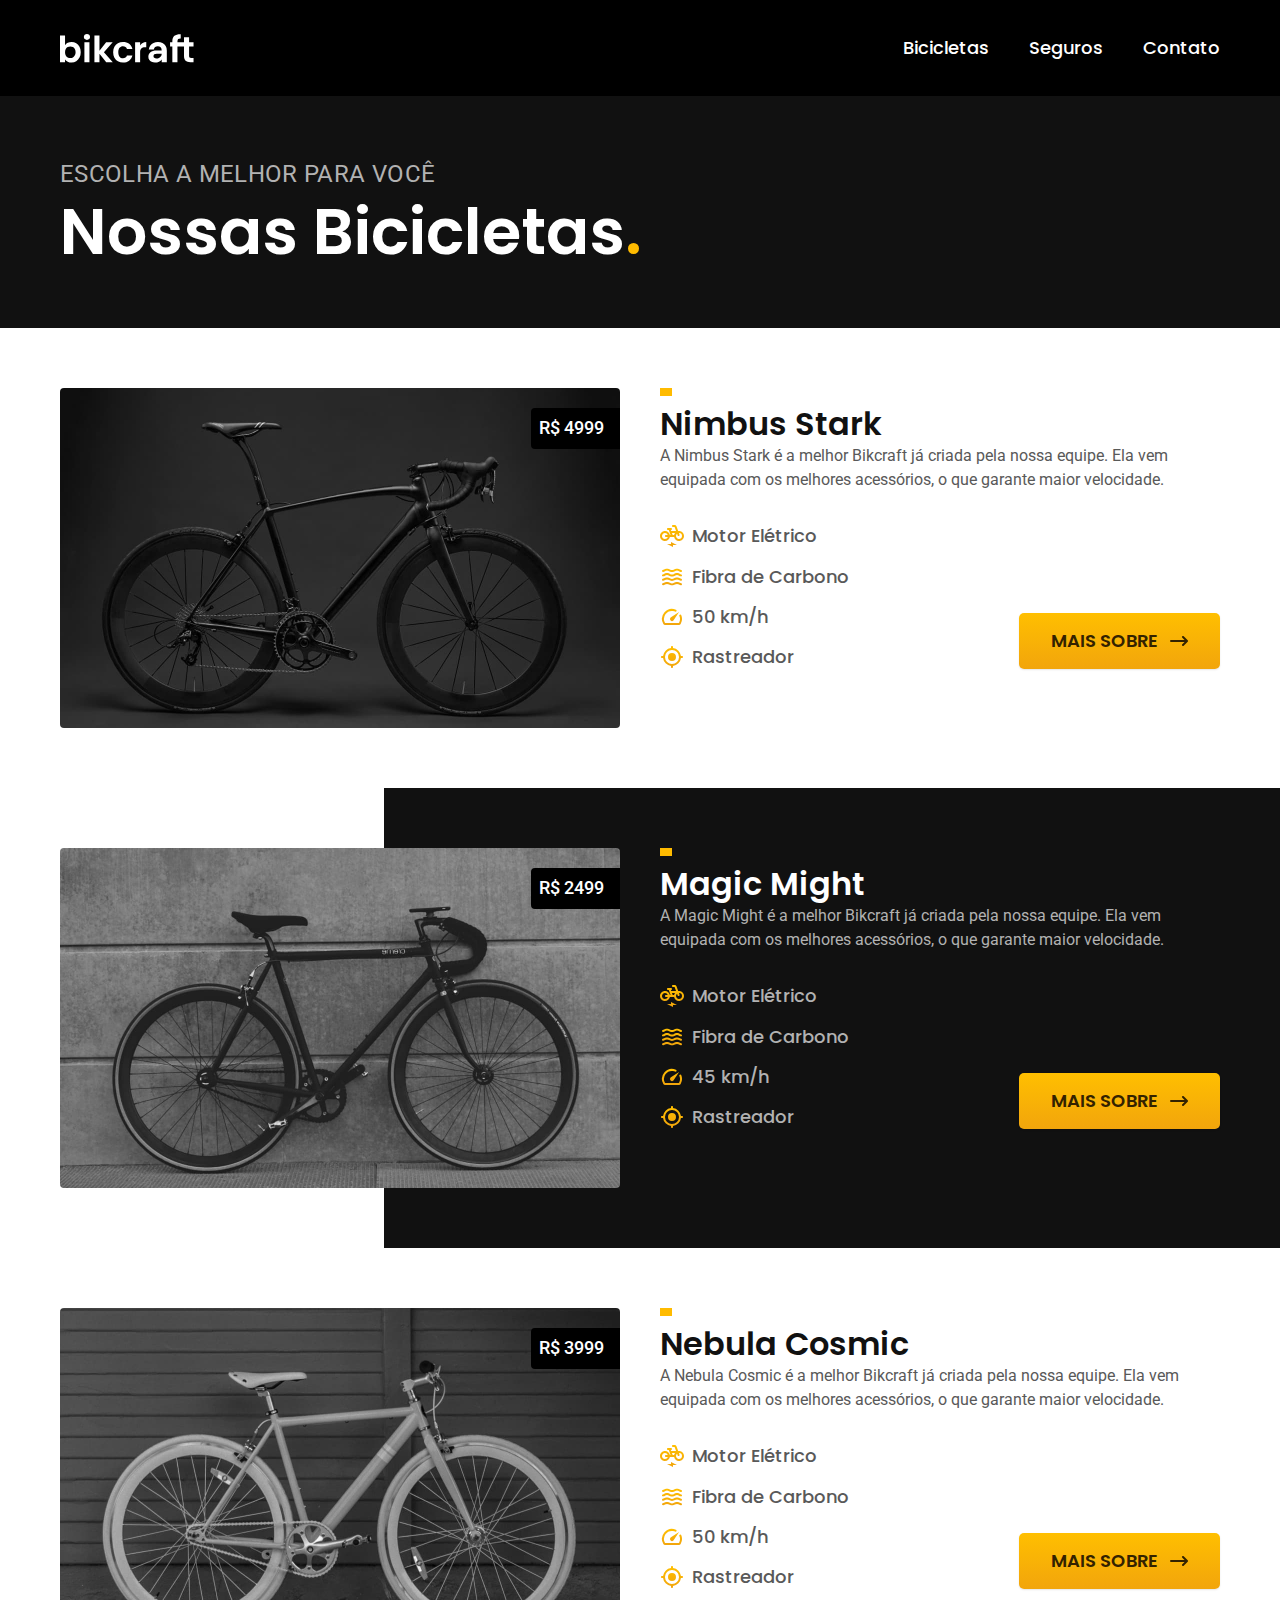
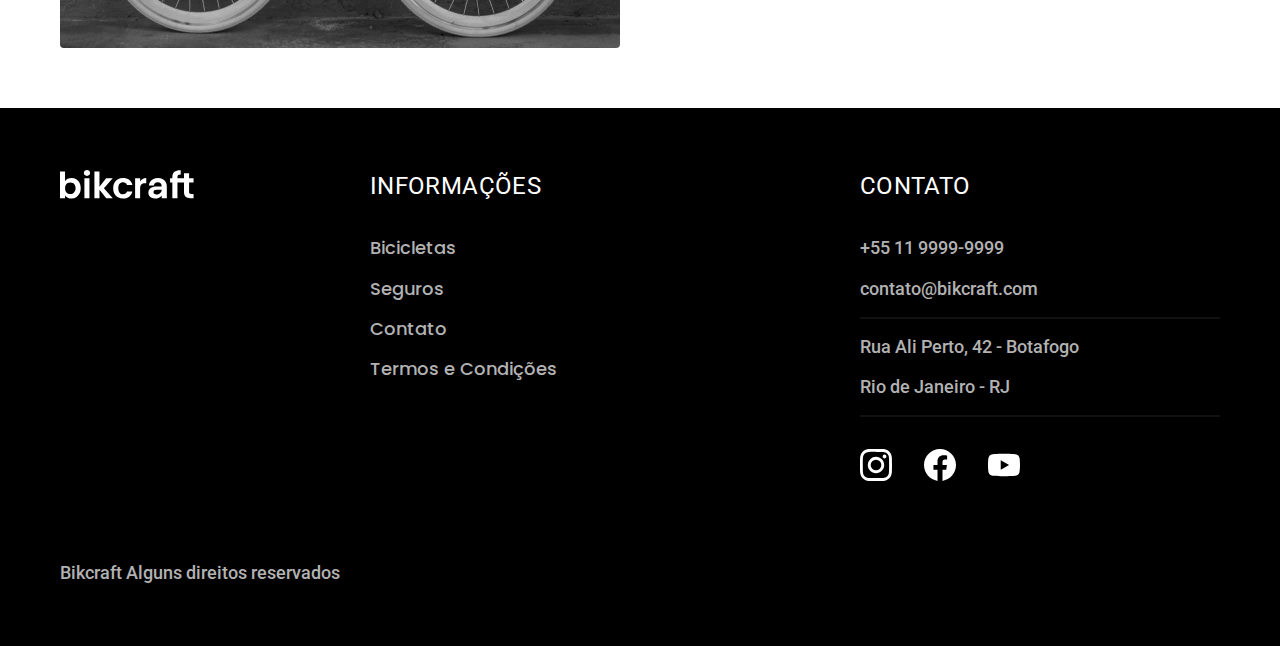
==== bicicletas.html @ a233a1db "Criação landing page bicicletas e folhas de estilo biciclcetas e bicicletas-lista" ====
<!DOCTYPE html>
<html lang="pt-br">
  <head>
    <meta charset="UTF-8" />
    <meta http-equiv="X-UA-Compatible" content="IE=edge" />
    <meta name="viewport" content="width=device-width, initial-scale=1.0" />
    <meta name="description" content="Bicicletas" />
    <link rel="preconnect" href="https://fonts.googleapis.com" />
    <link rel="preconnect" href="https://fonts.gstatic.com" crossorigin />

    <link
      href="https://fonts.googleapis.com/css2?family=Merriweather:ital,wght@1,900&family=Poppins:wght@400;600&family=Roboto:wght@400;500&display=swap"
      rel="stylesheet"
    />
    <link rel="stylesheet" href="./css/style.css" />

    <title>Bicicletas | Bikcraft</title>
  </head>

  <body id="bicicletas">
    <header class="header-bg">
      <div class="header container">
        <a href="./">
          <img src="./img/bikcraft.svg" alt="Bikcraft" />
        </a>
        <nav aria-label="primaria">
          <ul class="header-menu font-1-m cor-0">
            <li><a href="./bicicletas.html">Bicicletas</a></li>
            <li><a href="./seguros.html">Seguros</a></li>
            <li><a href="./contato.html">Contato</a></li>
          </ul>
        </nav>
      </div>
    </header>

    <main>
      <div class="titulo-bg">
        <div class="titulo container">
          <p class="font-2-l-b cor-5">Escolha a melhor para você</p>
          <h1 class="font-1-xxl cor-0">
            Nossas Bicicletas<span class="cor-p1">.</span>
          </h1>
        </div>
      </div>

      <div class="bicicletas container">
        <div class="bicicletas-imagem">
          <img src="./img/bicicletas/nimbus.jpg" alt=" Bicicleta preta" />
          <span class="font-2-m cor-0">R$ 4999</span>
        </div>
        <div class="bicicletas-conteudo">
          <h2 class="font-1-xl">Nimbus Stark</h2>
          <p class="font-2-s cor-8">
            A Nimbus Stark é a melhor Bikcraft já criada pela nossa equipe. Ela
            vem equipada com os melhores acessórios, o que garante maior
            velocidade.
          </p>
          <ul class="font-1-m cor-8">
            <li>
              <img src="./img/icones/eletrica.svg" alt="" />
              Motor Elétrico
            </li>
            <li>
              <img src="./img/icones/carbono.svg" alt="" />
              Fibra de Carbono
            </li>
            <li>
              <img src="./img/icones/velocidade.svg" alt="" />
              50 km/h
            </li>
            <li>
              <img src="./img/icones/rastreador.svg" alt="" />
              Rastreador
            </li>
          </ul>
          <a href="./bicicletas/nimbus.html" class="botao seta">Mais Sobre</a>
        </div>
      </div>

      <div class="bicicletas-bg">
        <div class="bicicletas container">
          <div class="bicicletas-imagem">
            <img src="./img/bicicletas/magic.jpg" alt=" Bicicleta preta" />
            <span class="font-2-m cor-0">R$ 2499</span>
          </div>
          <div class="bicicletas-conteudo">
            <h2 class="font-1-xl cor-0">Magic Might</h2>
            <p class="font-2-s cor-5">
              A Magic Might é a melhor Bikcraft já criada pela nossa equipe. Ela
              vem equipada com os melhores acessórios, o que garante maior
              velocidade.
            </p>
            <ul class="font-1-m cor-5">
              <li>
                <img src="./img/icones/eletrica.svg" alt="" />
                Motor Elétrico
              </li>
              <li>
                <img src="./img/icones/carbono.svg" alt="" />
                Fibra de Carbono
              </li>
              <li>
                <img src="./img/icones/velocidade.svg" alt="" />
                45 km/h
              </li>
              <li>
                <img src="./img/icones/rastreador.svg" alt="" />
                Rastreador
              </li>
            </ul>
            <a class="botao seta" href="./bicicletas/magic.html">Mais Sobre</a>
          </div>
        </div>
      </div>

      <div class="bicicletas container">
        <div class="bicicletas-imagem">
          <img src="./img/bicicletas/nebula.jpg" alt=" Bicicleta preta" />
          <span class="font-2-m cor-0">R$ 3999</span>
        </div>
        <div class="bicicletas-conteudo">
          <h2 class="font-1-xl">Nebula Cosmic</h2>
          <p class="font-2-s cor-8">
            A Nebula Cosmic é a melhor Bikcraft já criada pela nossa equipe. Ela
            vem equipada com os melhores acessórios, o que garante maior
            velocidade.
          </p>
          <ul class="font-1-m cor-8">
            <li>
              <img src="./img/icones/eletrica.svg" alt="" />
              Motor Elétrico
            </li>
            <li>
              <img src="./img/icones/carbono.svg" alt="" />
              Fibra de Carbono
            </li>
            <li>
              <img src="./img/icones/velocidade.svg" alt="" />
              50 km/h
            </li>
            <li>
              <img src="./img/icones/rastreador.svg" alt="" />
              Rastreador
            </li>
          </ul>
          <a class="botao seta" href="./bicicletas/nebula.html">Mais Sobre</a>
        </div>
      </div>
    </main>

    <footer class="footer-bg">
      <div class="footer container">
        <img src="./img/bikcraft.svg" alt="bikcraft" />
        <div class="footer-informacoes">
          <h3 class="font-2-l-b cor-0">Informações</h3>
          <nav>
            <ul class="font-1-m cor-5">
              <li><a href="./bicicletas.html">Bicicletas</a></li>
              <li><a href="./seguros.html">Seguros</a></li>
              <li><a href="./contato.html">Contato</a></li>
              <li><a href="./termos.html">Termos e Condições</a></li>
            </ul>
          </nav>
        </div>
        <div class="footer-contato">
          <h3 class="font-2-l-b cor-0">Contato</h3>
          <ul class="font-2-m cor-5">
            <li><a href="tel:+2199999999">+55 11 9999-9999</a></li>

            <li>
              <a href="mailto:contato@bikcraft.com">contato@bikcraft.com</a>
            </li>
            <li>Rua Ali Perto, 42 - Botafogo</li>
            <li>Rio de Janeiro - RJ</li>
          </ul>
          <div class="footer-redes">
            <a href="./*">
              <img src="./img/redes/instagram.svg" alt="Instagram" />
            </a>
            <a href="./*">
              <img src="./img/redes/facebook.svg" alt="Facebook" />
            </a>
            <a href="./*">
              <img src="./img/redes/youtube.svg" alt="YouTube" />
            </a>
          </div>
        </div>
        <p class="footer-copy font-2-m cor-5">
          Bikcraft Alguns direitos reservados
        </p>
      </div>
    </footer>
  </body>
</html>
---- css/style.css ----
/* Global */
@import "./global/global.css";
@import "./global/header.css";
@import "./global/footer.css";

/* Home */
@import "./home/introducao.css";
@import "./home/tecnologia.css";
@import "./home/parceiros.css";
@import " ./home/depoimento.css";

/* Utilidades */
@import "./utilidades/componentes.css";
@import "./utilidades/tipografia.css";
@import "./utilidades/cores.css";

/* Bicicletas */
@import "./bicicletas/bicicletas-lista.css";
@import "./bicicletas/bicicletas.css";

/* Seguros */
@import "./seguros/seguros.css";

/* Termos */
@import "./termos/termos.css";
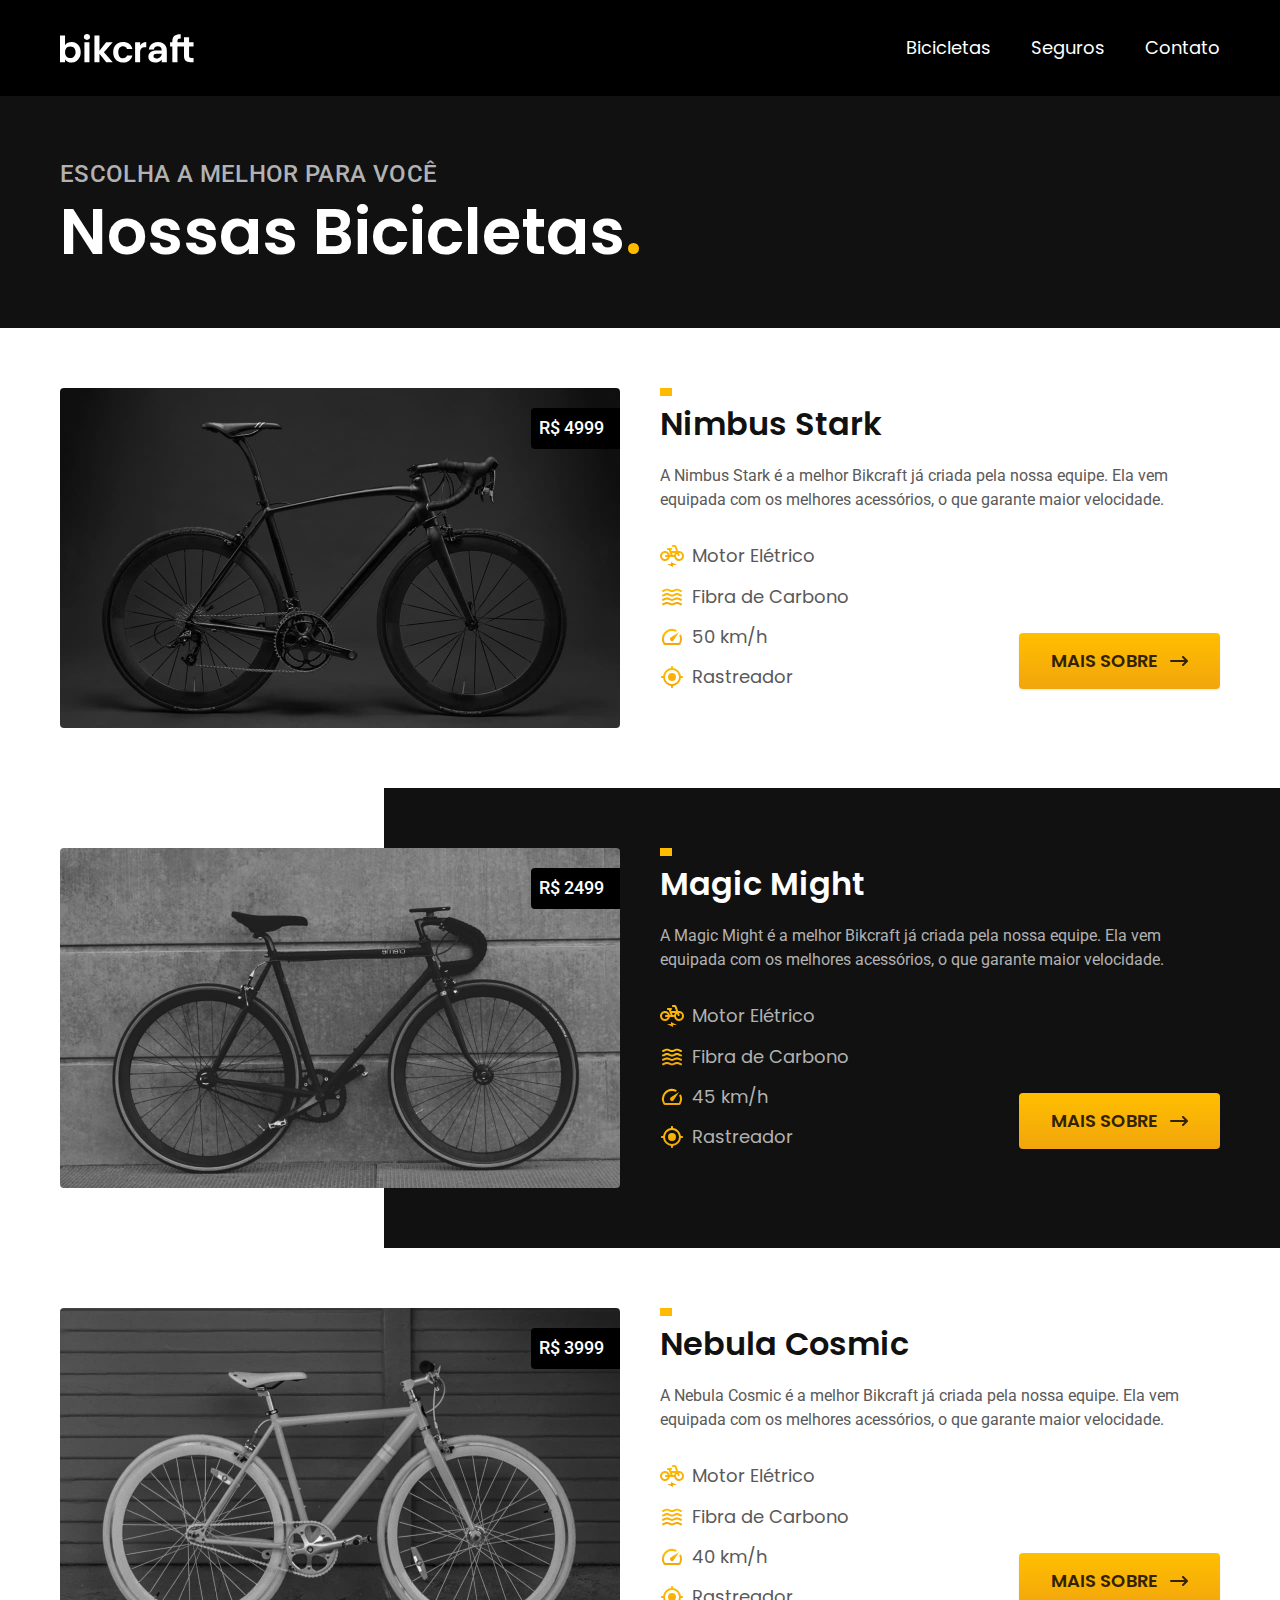
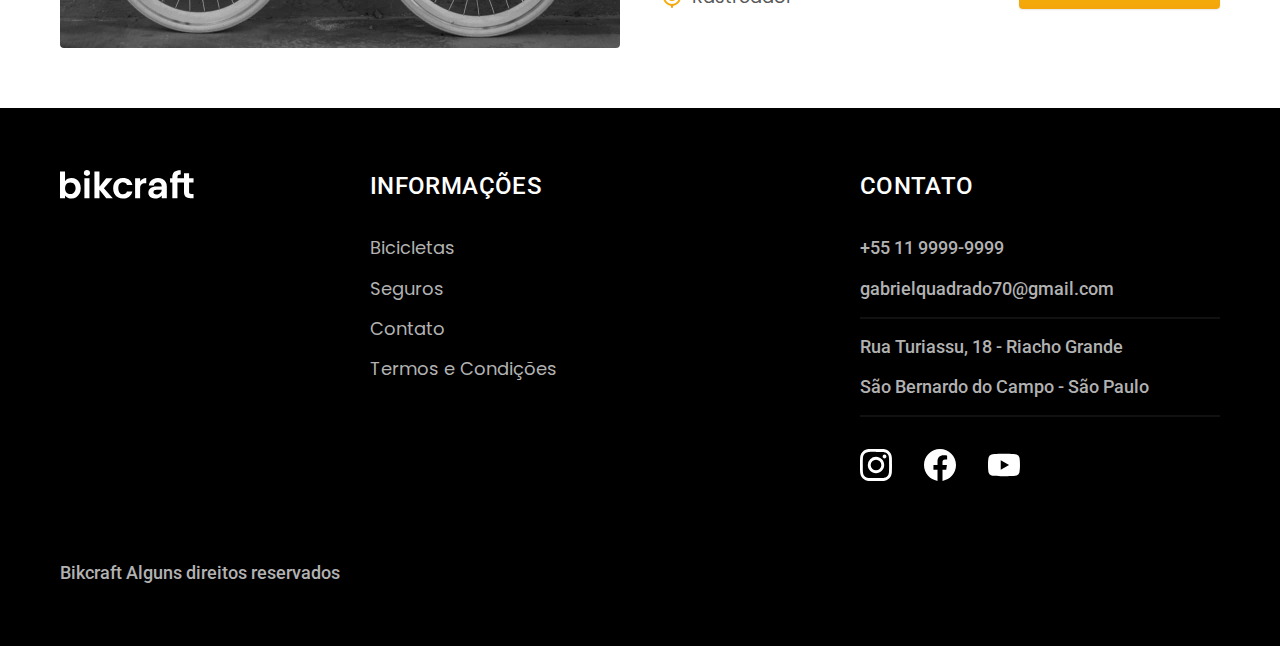
==== commit 9b413d1f: "Adicionado landing page de orcamento + modificação do endereço alocado no footer de cada pagina" ====
--- a/bicicletas.html
+++ b/bicicletas.html
@@ -7,12 +7,11 @@
     <meta name="description" content="Bicicletas" />
     <link rel="preconnect" href="https://fonts.googleapis.com" />
     <link rel="preconnect" href="https://fonts.gstatic.com" crossorigin />
-
     <link
       href="https://fonts.googleapis.com/css2?family=Merriweather:ital,wght@1,900&family=Poppins:wght@400;600&family=Roboto:wght@400;500&display=swap"
       rel="stylesheet"
     />
-    <link rel="stylesheet" href="./css/style.css" />
+    <link rel="stylesheet" href="../css/style.css" />
 
     <title>Bicicletas | Bikcraft</title>
   </head>
@@ -20,14 +19,14 @@
   <body id="bicicletas">
     <header class="header-bg">
       <div class="header container">
-        <a href="./">
-          <img src="./img/bikcraft.svg" alt="Bikcraft" />
+        <a href="../">
+          <img src="../img/bikcraft.svg" alt="Bikcraft" />
         </a>
         <nav aria-label="primaria">
           <ul class="header-menu font-1-m cor-0">
-            <li><a href="./bicicletas.html">Bicicletas</a></li>
-            <li><a href="./seguros.html">Seguros</a></li>
-            <li><a href="./contato.html">Contato</a></li>
+            <li><a href="../bicicletas.html">Bicicletas</a></li>
+            <li><a href="../seguros.html">Seguros</a></li>
+            <li><a href="../contato.html">Contato</a></li>
           </ul>
         </nav>
       </div>
@@ -45,7 +44,7 @@
 
       <div class="bicicletas container">
         <div class="bicicletas-imagem">
-          <img src="./img/bicicletas/nimbus.jpg" alt=" Bicicleta preta" />
+          <img src="../img/bicicletas/nimbus.jpg" alt=" Bicicleta preta" />
           <span class="font-2-m cor-0">R$ 4999</span>
         </div>
         <div class="bicicletas-conteudo">
@@ -57,30 +56,30 @@
           </p>
           <ul class="font-1-m cor-8">
             <li>
-              <img src="./img/icones/eletrica.svg" alt="" />
+              <img src="../img/icones/eletrica.svg" alt="" />
               Motor Elétrico
             </li>
             <li>
-              <img src="./img/icones/carbono.svg" alt="" />
+              <img src="../img/icones/carbono.svg" alt="" />
               Fibra de Carbono
             </li>
             <li>
-              <img src="./img/icones/velocidade.svg" alt="" />
+              <img src="../img/icones/velocidade.svg" alt="" />
               50 km/h
             </li>
             <li>
-              <img src="./img/icones/rastreador.svg" alt="" />
+              <img src="../img/icones/rastreador.svg" alt="" />
               Rastreador
             </li>
           </ul>
-          <a href="./bicicletas/nimbus.html" class="botao seta">Mais Sobre</a>
+          <a href="../bicicletas/nimbus.html" class="botao seta">Mais Sobre</a>
         </div>
       </div>
 
       <div class="bicicletas-bg">
         <div class="bicicletas container">
           <div class="bicicletas-imagem">
-            <img src="./img/bicicletas/magic.jpg" alt=" Bicicleta preta" />
+            <img src="../img/bicicletas/magic.jpg" alt=" Bicicleta preta" />
             <span class="font-2-m cor-0">R$ 2499</span>
           </div>
           <div class="bicicletas-conteudo">
@@ -92,30 +91,30 @@
             </p>
             <ul class="font-1-m cor-5">
               <li>
-                <img src="./img/icones/eletrica.svg" alt="" />
+                <img src="../img/icones/eletrica.svg" alt="" />
                 Motor Elétrico
               </li>
               <li>
-                <img src="./img/icones/carbono.svg" alt="" />
+                <img src="../img/icones/carbono.svg" alt="" />
                 Fibra de Carbono
               </li>
               <li>
-                <img src="./img/icones/velocidade.svg" alt="" />
+                <img src="../img/icones/velocidade.svg" alt="" />
                 45 km/h
               </li>
               <li>
-                <img src="./img/icones/rastreador.svg" alt="" />
+                <img src="../img/icones/rastreador.svg" alt="" />
                 Rastreador
               </li>
             </ul>
-            <a class="botao seta" href="./bicicletas/magic.html">Mais Sobre</a>
+            <a class="botao seta" href="../bicicletas/magic.html">Mais Sobre</a>
           </div>
         </div>
       </div>
 
       <div class="bicicletas container">
         <div class="bicicletas-imagem">
-          <img src="./img/bicicletas/nebula.jpg" alt=" Bicicleta preta" />
+          <img src="../img/bicicletas/nebula.jpg" alt=" Bicicleta preta" />
           <span class="font-2-m cor-0">R$ 3999</span>
         </div>
         <div class="bicicletas-conteudo">
@@ -127,38 +126,38 @@
           </p>
           <ul class="font-1-m cor-8">
             <li>
-              <img src="./img/icones/eletrica.svg" alt="" />
+              <img src="../img/icones/eletrica.svg" alt="" />
               Motor Elétrico
             </li>
             <li>
-              <img src="./img/icones/carbono.svg" alt="" />
+              <img src="../img/icones/carbono.svg" alt="" />
               Fibra de Carbono
             </li>
             <li>
-              <img src="./img/icones/velocidade.svg" alt="" />
-              50 km/h
+              <img src="../img/icones/velocidade.svg" alt="" />
+              40 km/h
             </li>
             <li>
-              <img src="./img/icones/rastreador.svg" alt="" />
+              <img src="../img/icones/rastreador.svg" alt="" />
               Rastreador
             </li>
           </ul>
-          <a class="botao seta" href="./bicicletas/nebula.html">Mais Sobre</a>
+          <a class="botao seta" href="../bicicletas/nebula.html">Mais Sobre</a>
         </div>
       </div>
     </main>
 
     <footer class="footer-bg">
       <div class="footer container">
-        <img src="./img/bikcraft.svg" alt="bikcraft" />
+        <img src="../img/bikcraft.svg" alt="bikcraft" />
         <div class="footer-informacoes">
           <h3 class="font-2-l-b cor-0">Informações</h3>
           <nav>
             <ul class="font-1-m cor-5">
-              <li><a href="./bicicletas.html">Bicicletas</a></li>
-              <li><a href="./seguros.html">Seguros</a></li>
-              <li><a href="./contato.html">Contato</a></li>
-              <li><a href="./termos.html">Termos e Condições</a></li>
+              <li><a href="../bicicletas.html">Bicicletas</a></li>
+              <li><a href="../seguros.html">Seguros</a></li>
+              <li><a href="../contato.html">Contato</a></li>
+              <li><a href="../termos.html">Termos e Condições</a></li>
             </ul>
           </nav>
         </div>
@@ -168,13 +167,15 @@
             <li><a href="tel:+2199999999">+55 11 9999-9999</a></li>
 
             <li>
-              <a href="mailto:contato@bikcraft.com">contato@bikcraft.com</a>
+              <a href="mailto:contato@bikcraft.com"
+                >gabrielquadrado70@gmail.com</a
+              >
             </li>
-            <li>Rua Ali Perto, 42 - Botafogo</li>
-            <li>Rio de Janeiro - RJ</li>
+            <li>Rua Turiassu, 18 - Riacho Grande</li>
+            <li>São Bernardo do Campo - São Paulo</li>
           </ul>
           <div class="footer-redes">
-            <a href="./*">
+            <a href="../*">
               <img src="./img/redes/instagram.svg" alt="Instagram" />
             </a>
             <a href="./*">
--- a/css/style.css
+++ b/css/style.css
@@ -1,25 +1,39 @@
-/* Global */
-@import "./global/global.css";
-@import "./global/header.css";
-@import "./global/footer.css";
-
-/* Home */
-@import "./home/introducao.css";
-@import "./home/tecnologia.css";
-@import "./home/parceiros.css";
-@import " ./home/depoimento.css";
-
-/* Utilidades */
-@import "./utilidades/componentes.css";
-@import "./utilidades/tipografia.css";
-@import "./utilidades/cores.css";
-
-/* Bicicletas */
-@import "./bicicletas/bicicletas-lista.css";
-@import "./bicicletas/bicicletas.css";
-
-/* Seguros */
-@import "./seguros/seguros.css";
-
-/* Termos */
-@import "./termos/termos.css";
+@import "./global/global.css";
+@import "./utilidades/tipografia.css";
+@import "./utilidades/cores.css";
+
+@import "./global/header.css";
+@import "./global/footer.css";
+
+/* Utilidades */
+@import "./utilidades/componentes.css";
+@import "./utilidades/formulario.css";
+
+/* Home */
+@import "./home/introducao.css";
+@import "./home/tecnologia.css";
+@import "./home/parceiros.css";
+@import "./home/depoimento.css";
+
+/* Bicicletas */
+@import "./bicicletas/bicicletas-lista.css";
+@import "./bicicletas/bicicletas.css";
+
+/* Bicicleta */
+@import "./bicicleta/bicicleta.css";
+@import "./bicicleta/seguro.css";
+
+/* Seguros */
+@import "./seguros/seguros.css";
+@import "./seguros/vantagens.css";
+@import "./seguros/perguntas.css";
+
+/* Contato */
+@import "./contato/contato.css";
+@import "./contato/lojas.css";
+
+/* Comtato */
+@import "./orcamento/orcamento.css";
+
+/* Termos */
+@import "./termos/termos.css";
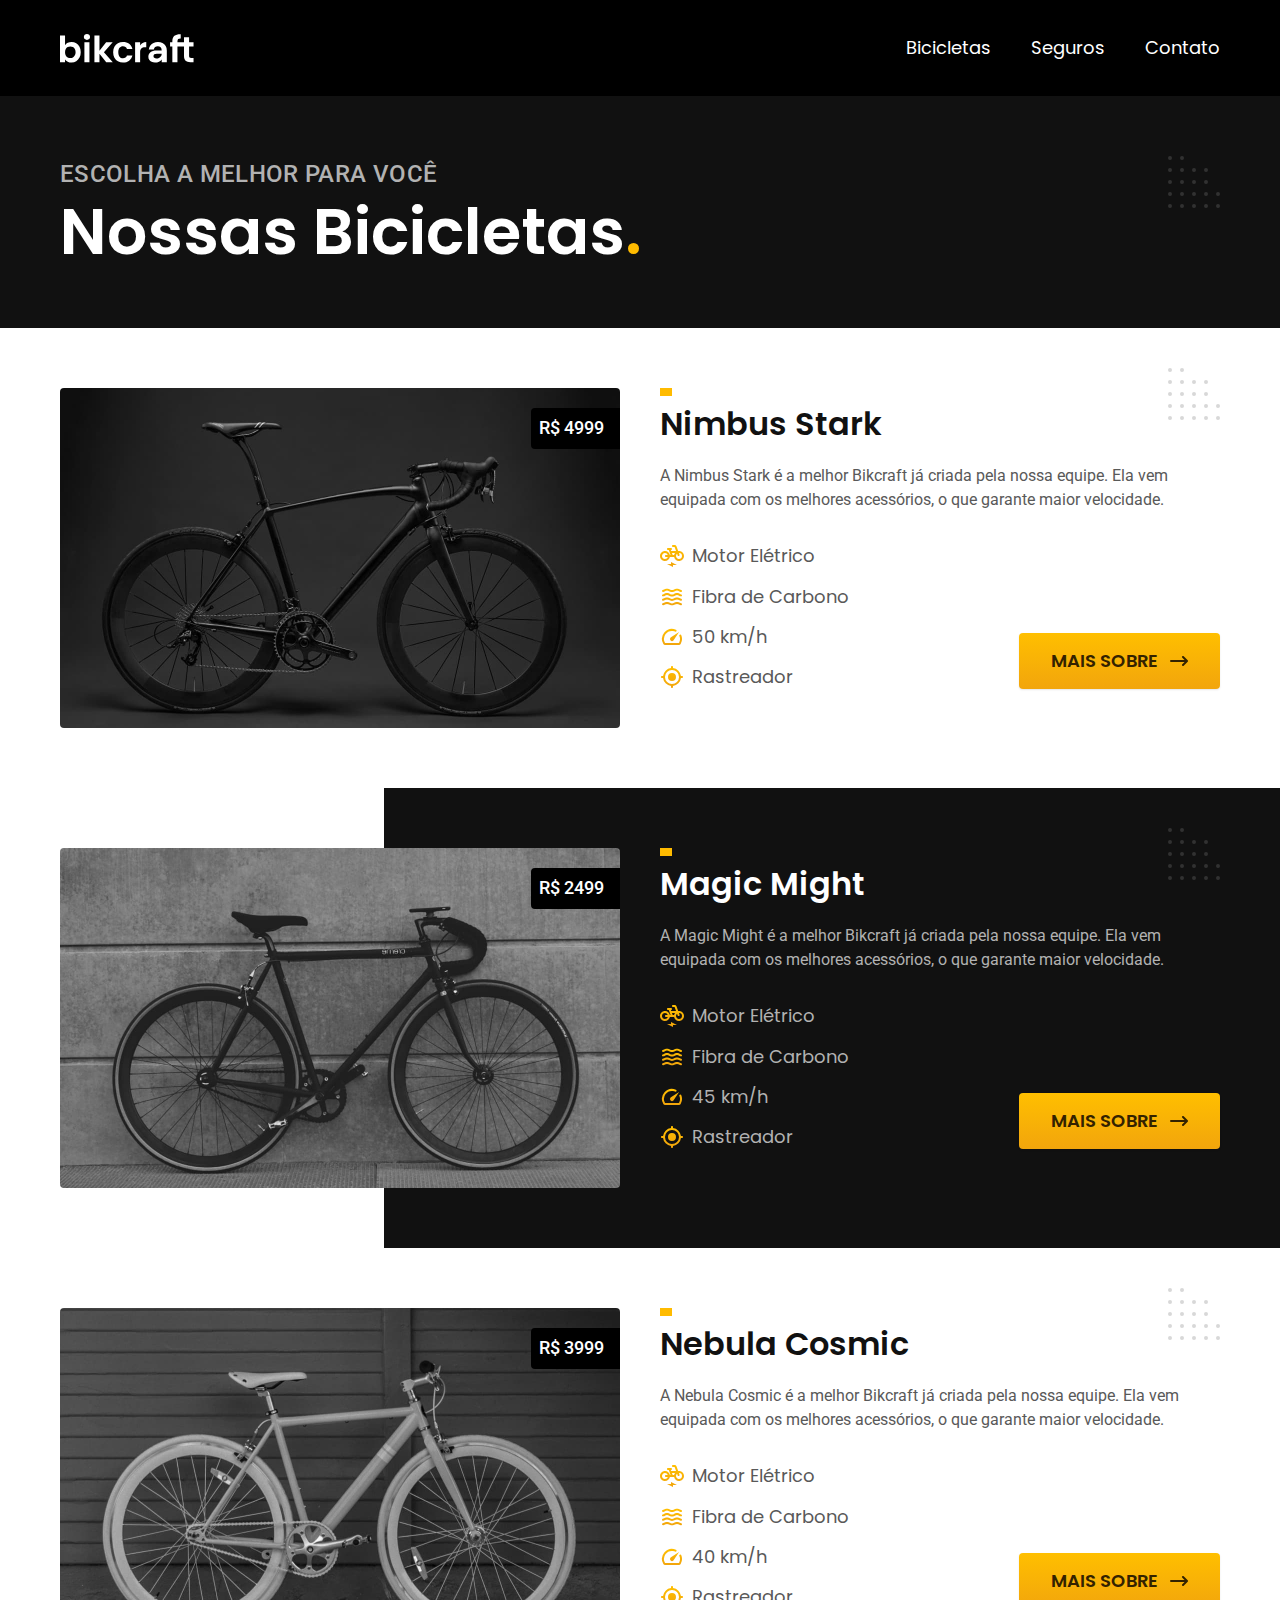
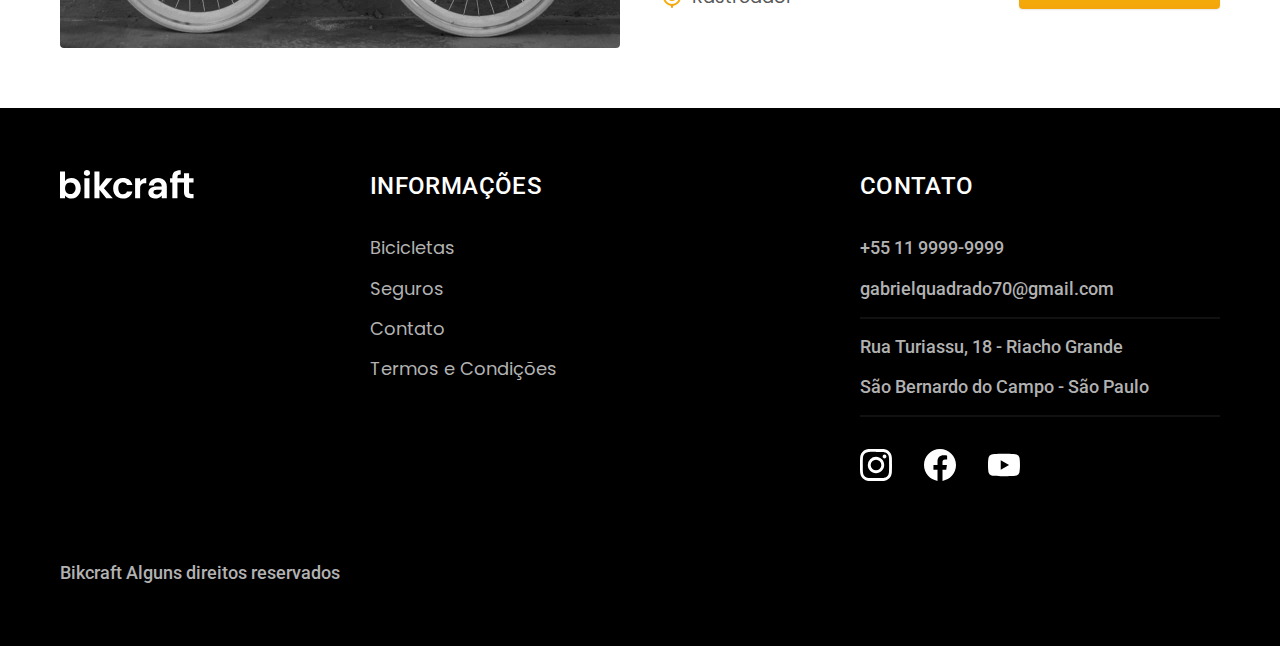
==== commit b876d3c2: "Otimização para desempenho lighthouse" ====
--- a/bicicletas.html
+++ b/bicicletas.html
@@ -11,6 +11,7 @@
       href="https://fonts.googleapis.com/css2?family=Merriweather:ital,wght@1,900&family=Poppins:wght@400;600&family=Roboto:wght@400;500&display=swap"
       rel="stylesheet"
     />
+    <link rel="preload" href="./css/style.css" as="style" />
     <link rel="stylesheet" href="../css/style.css" />
 
     <title>Bicicletas | Bikcraft</title>
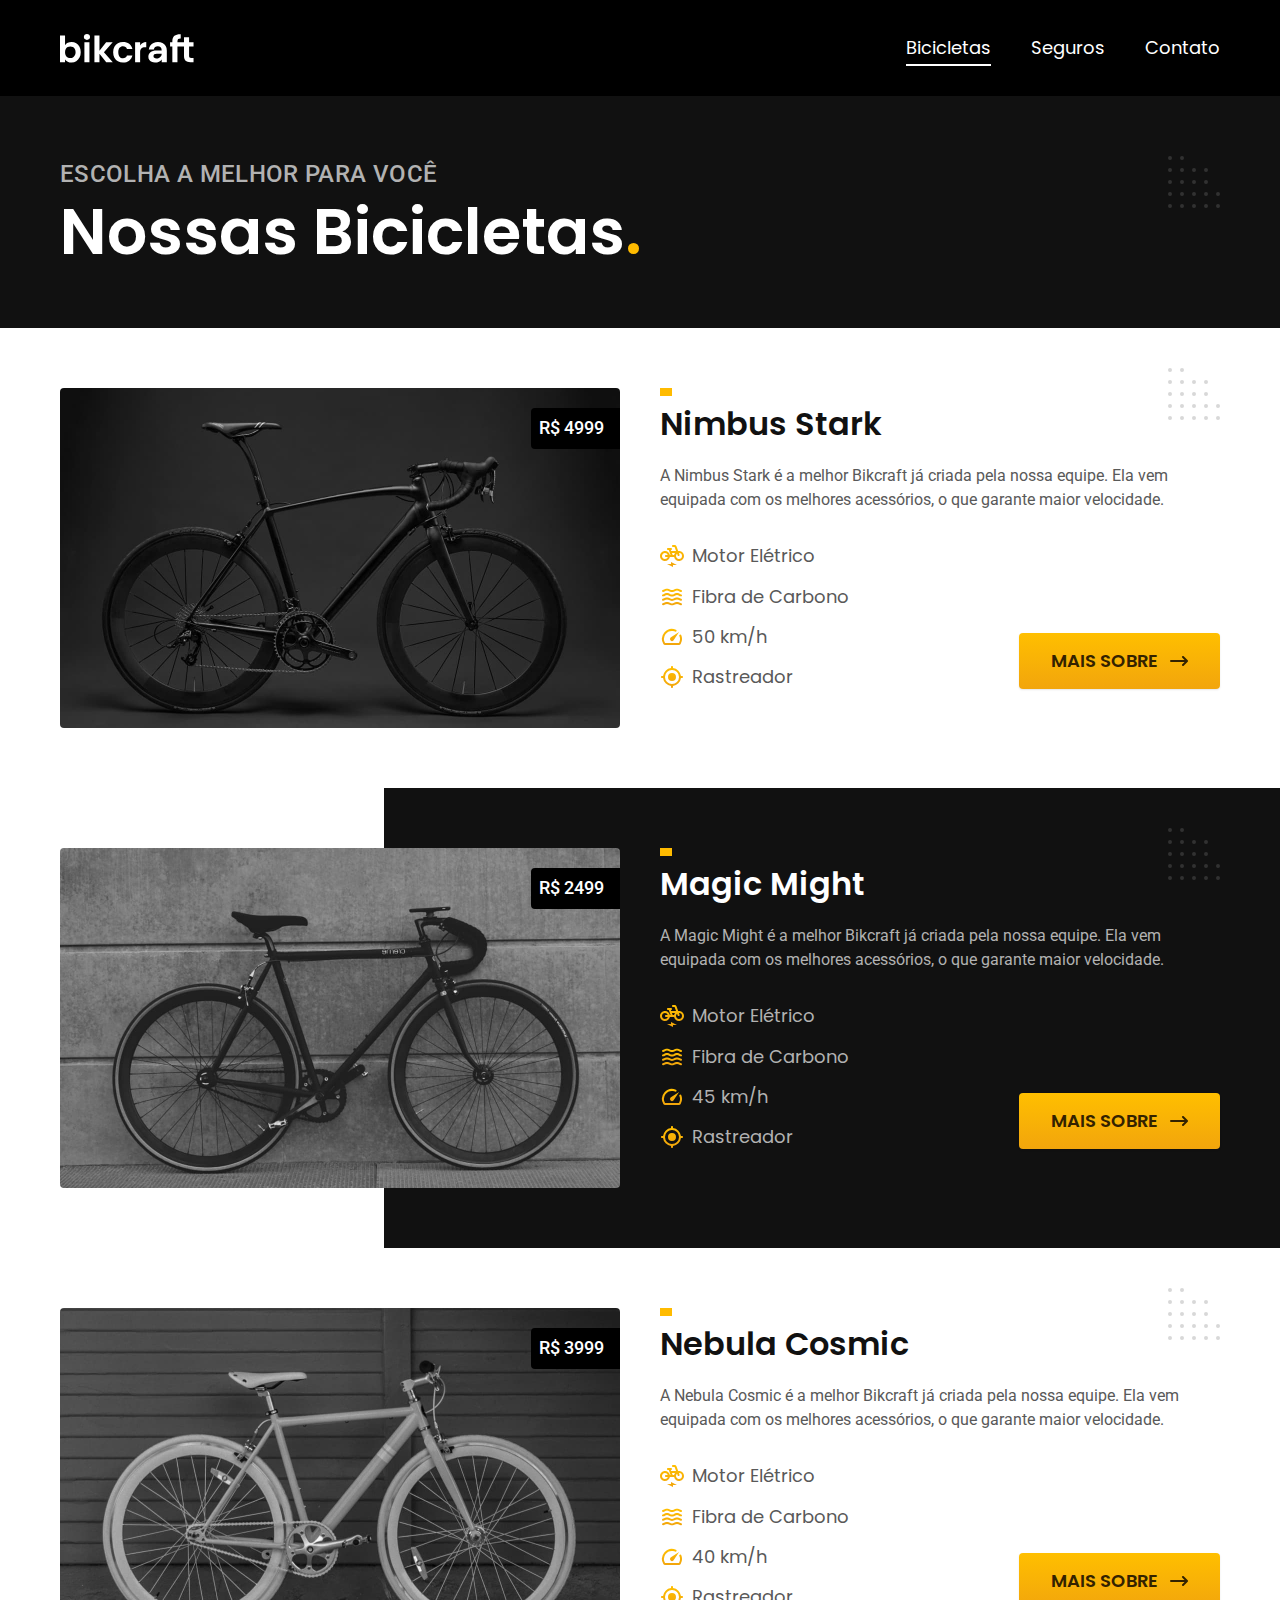
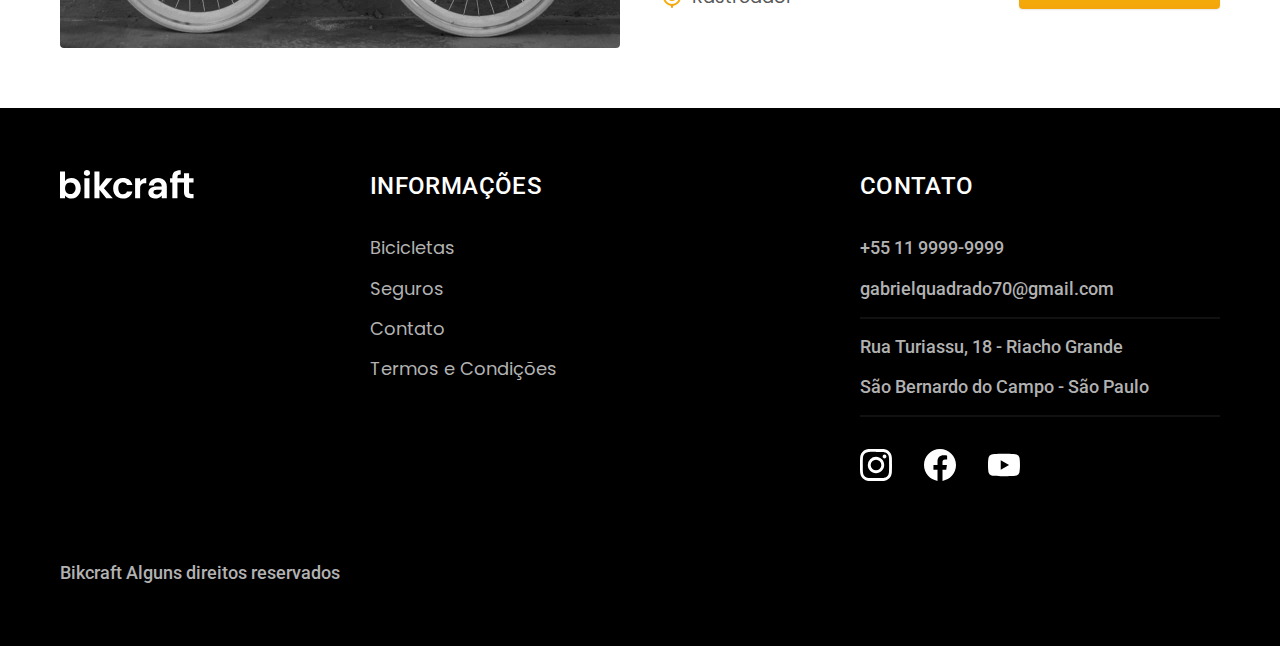
==== commit 40bc28a3: "inclusão do JavaScript e classList com style sempre ativo da navegação no Header" ====
--- a/bicicletas.html
+++ b/bicicletas.html
@@ -192,5 +192,7 @@
         </p>
       </div>
     </footer>
+
+    <script src="./js/script.js"></script>
   </body>
 </html>
